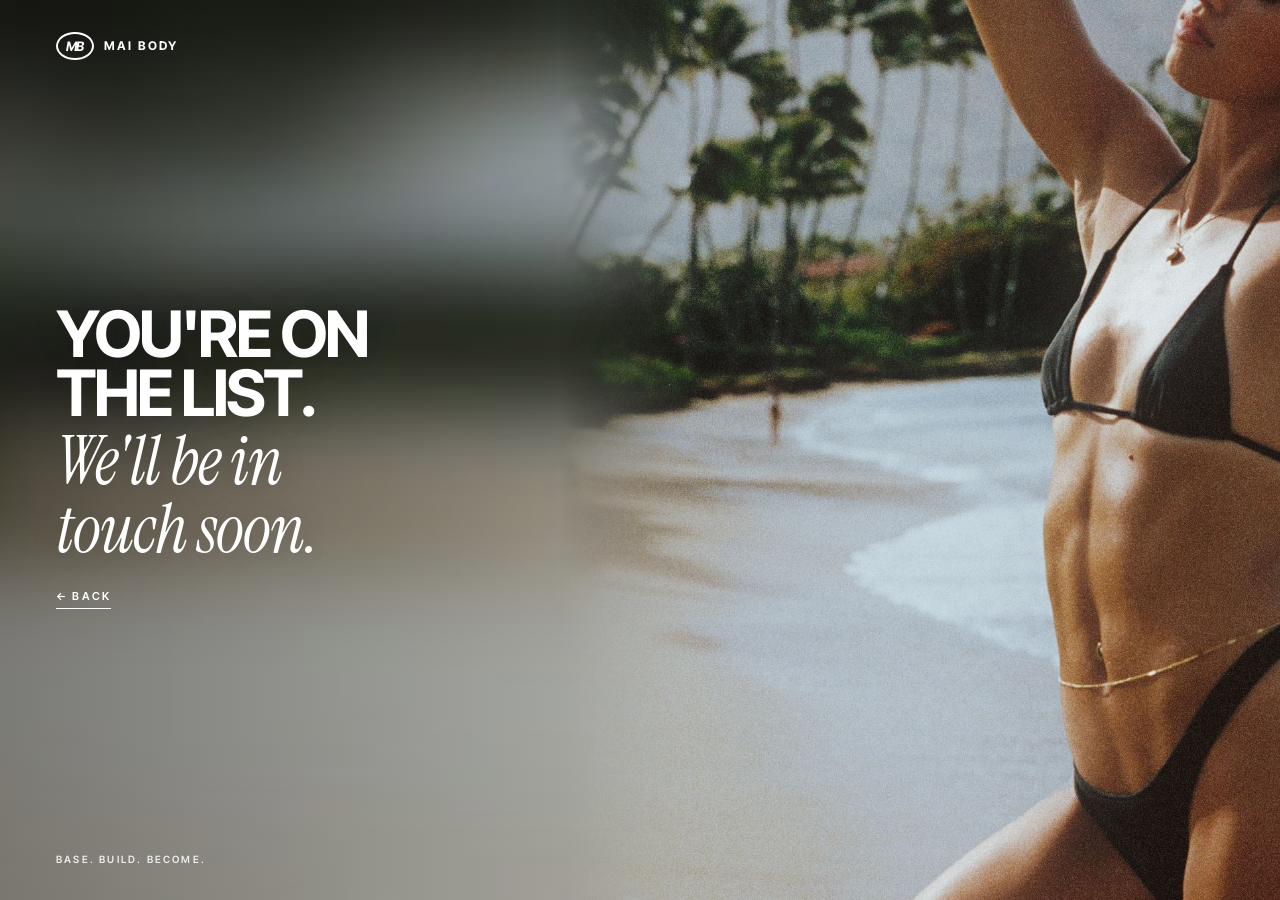
==== thank-you.html @ 263f3065 "Add MAI Body waitlist landing page and thank-you page Co-Authored-By: Claude Opus 5.5 <noreply@anthr" ====
<!doctype html>
<html lang="en">
<head>
<meta charset="utf-8">
<meta name="viewport" content="width=device-width,initial-scale=1,viewport-fit=cover">
<title>MAI Body | You're on the list</title>
<meta name="description" content="Rewire your brain. Transform your body. Join the MAI Body waitlist.">
<link rel="preconnect" href="https://fonts.googleapis.com">
<link rel="preconnect" href="https://fonts.gstatic.com" crossorigin>
<link rel="stylesheet" href="https://fonts.googleapis.com/css2?family=Inter+Tight:wght@400;500;600;700&family=Instrument+Serif:ital@0;1&display=swap">
<link rel="stylesheet" href="styles.css">
</head>
<body>
<main id="thank-you" class="stage" aria-labelledby="ty-h">
  <div class="bg" aria-hidden="true"><img class="fill" src="images/thank-you-bg.jpg" alt=""><img class="m" src="images/thank-you.jpg" alt=""></div>
  <img class="fg" src="images/thank-you.jpg" alt="Woman on a palm-lined beach, arms raised">

  <header class="top"><a class="mark" href="/"><span class="badge">MB</span><span class="wordmark">MAI BODY</span></a></header>

  <div class="content">
    <h1 id="ty-h">YOU'RE ON THE LIST<span id="ty-name"></span>.<em>We'll be in touch soon.</em></h1>
    <a class="back" href="/">&larr; Back</a>
  </div>

  <footer class="foot">Base. Build. Become.</footer>
</main>
<script>
const n = new URLSearchParams(location.search).get("name");
if (n) document.getElementById("ty-name").textContent = ", " + n.toUpperCase();
</script>
</body>
</html>
---- styles.css ----
/* Layout: full-bleed photo stage. The sharp photo sits at full height on the right, a blurred copy of it fills the rest, and the form floats over it on the left. Phones: photo covers the screen, form sits at the bottom. */
:root{
  --cream:#F3EEE6;
  --ink:#1A1916;
  --ink-soft:#5B574F;
  --line:#CFC6B6;
  --aqua:#00EBC7;
  --error:#B3261E;
  --white:#FFFFFF;
  --display:"Inter Tight","Helvetica Neue",Arial,sans-serif;
  --serif:"Instrument Serif","Times New Roman",Georgia,serif;
  color-scheme:light;
}
*{box-sizing:border-box}
[hidden]{display:none!important}
html,body{margin:0;background:var(--ink);color:var(--ink)}
img{max-width:100%}
body{font-family:var(--display);font-size:15px;line-height:1.5;-webkit-font-smoothing:antialiased}

.stage{position:relative;min-height:100vh;min-height:100svh;overflow:hidden;display:flex;flex-direction:column;
  padding-block:calc(env(safe-area-inset-top,0px) + 24px) calc(env(safe-area-inset-bottom,0px) + 28px);
  padding-left:max(20px, env(safe-area-inset-left, 0px));padding-right:max(20px, env(safe-area-inset-right, 0px))}
.bg,.bg img,.fg{position:absolute}
.bg{inset:0;z-index:0}
.bg img{inset:0;width:100%;height:100%;max-width:none;object-fit:cover}
.bg img.m{display:none}
.bg::after{content:"";position:absolute;inset:0;background:linear-gradient(90deg,rgba(26,25,22,.35),rgba(26,25,22,0) 60%)}
.fg{z-index:1;top:0;right:0;height:100%;width:auto;max-width:none;
  -webkit-mask-image:linear-gradient(90deg,transparent 0,#000 18%);mask-image:linear-gradient(90deg,transparent 0,#000 18%)}

.top,.content,.foot{position:relative;z-index:2}
.top{display:flex;align-items:center;justify-content:space-between;gap:16px}
.mark{display:inline-flex;align-items:center;gap:10px;color:var(--white);text-decoration:none}
.badge{display:grid;place-items:center;width:38px;height:28px;border:2px solid currentColor;border-radius:50%;font:italic 700 13px/1 var(--display);letter-spacing:-.04em}
.wordmark{font:700 12px/1 var(--display);letter-spacing:.18em}

.content{flex:1;display:flex;flex-direction:column;justify-content:center;gap:28px;max-width:460px;padding-block:40px}
h1{margin:0;color:var(--white);font:700 clamp(40px,5vw,72px)/.92 var(--display);letter-spacing:-.045em;text-wrap:balance;text-shadow:0 2px 30px rgba(0,0,0,.18)}
h1 em{display:block;font:italic 400 1.05em/1 var(--serif);letter-spacing:-.015em;margin-top:.08em}

.card{background:var(--cream);padding:26px 24px 22px;display:grid;gap:18px;box-shadow:0 24px 60px -20px rgba(0,0,0,.35)}
.field{display:grid;gap:6px;min-width:0}
label{font:600 10px/1 var(--display);letter-spacing:.2em;text-transform:uppercase;color:var(--ink)}
input{width:100%;font:500 16px/1.3 var(--display);color:var(--ink);background:transparent;border:0;border-bottom:1.5px solid var(--line);padding:6px 0 9px;border-radius:0;transition:border-color .2s}
input::placeholder{color:#A39C8F}
input:focus{outline:none;border-bottom-color:var(--ink)}
.field.bad input{border-bottom-color:var(--error)}
.msg{margin:0;font-size:12px;color:var(--error)}
.msg:empty{display:none}
.hp{position:absolute;left:-9999px;width:1px;height:1px;overflow:hidden}
.submit{margin-top:4px;display:flex;align-items:center;justify-content:space-between;gap:16px;width:100%;background:var(--ink);color:var(--cream);border:0;cursor:pointer;padding:17px 20px;font:600 11.5px/1 var(--display);letter-spacing:.22em;text-transform:uppercase;transition:background .2s,color .2s}
.submit .arrow{font-size:16px;letter-spacing:0;transition:transform .25s}
.submit:hover{background:var(--aqua);color:var(--ink)}
.submit:hover .arrow{transform:translateX(4px)}
.submit:focus-visible,a:focus-visible{outline:2px solid var(--aqua);outline-offset:3px}
.submit[disabled]{opacity:.6;cursor:wait}

.back{display:inline-flex;gap:10px;width:fit-content;color:var(--white);font:600 11px/1 var(--display);letter-spacing:.2em;text-transform:uppercase;text-decoration:none;border-bottom:1.5px solid currentColor;padding-bottom:6px}
.back:hover{color:var(--aqua)}
.foot{font:600 10px/1 var(--display);letter-spacing:.22em;text-transform:uppercase;color:var(--white);opacity:.85}

@media (prefers-reduced-motion:no-preference){
  .content > *{animation:rise .8s cubic-bezier(.2,.7,.2,1) both}
  .content > *:nth-child(2){animation-delay:.1s}
  @keyframes rise{from{transform:translateY(14px)}to{transform:none}}
}
@media (min-width:900px){
  .stage{padding-left:max(56px, env(safe-area-inset-left, 0px));padding-right:56px;padding-block:32px 36px}
}
/* Phones and narrow tablets: photo covers the screen, form at the bottom */
@media (max-width:899px){
  .fg{display:none}
  .bg{background:var(--ink)}
  .bg img.fill{display:none}
  .bg img.m{display:block;height:100vh;height:100svh}
  .bg::after{background:linear-gradient(180deg,rgba(26,25,22,.25) 0,rgba(26,25,22,0) 18%,rgba(26,25,22,0) 52%,rgba(26,25,22,.75) 80vh,var(--ink) 100svh)}
  .content{justify-content:flex-end;max-width:520px;padding-block:56svh 8px;gap:20px}
  #thank-you .content{padding-block:60svh 8px}
  .card{padding:20px 20px 18px;gap:14px}
  h1{font-size:34px}
  #join .bg img{object-position:38% 20%}
  #thank-you .bg img{object-position:72% 30%}
  .foot{display:none}
}
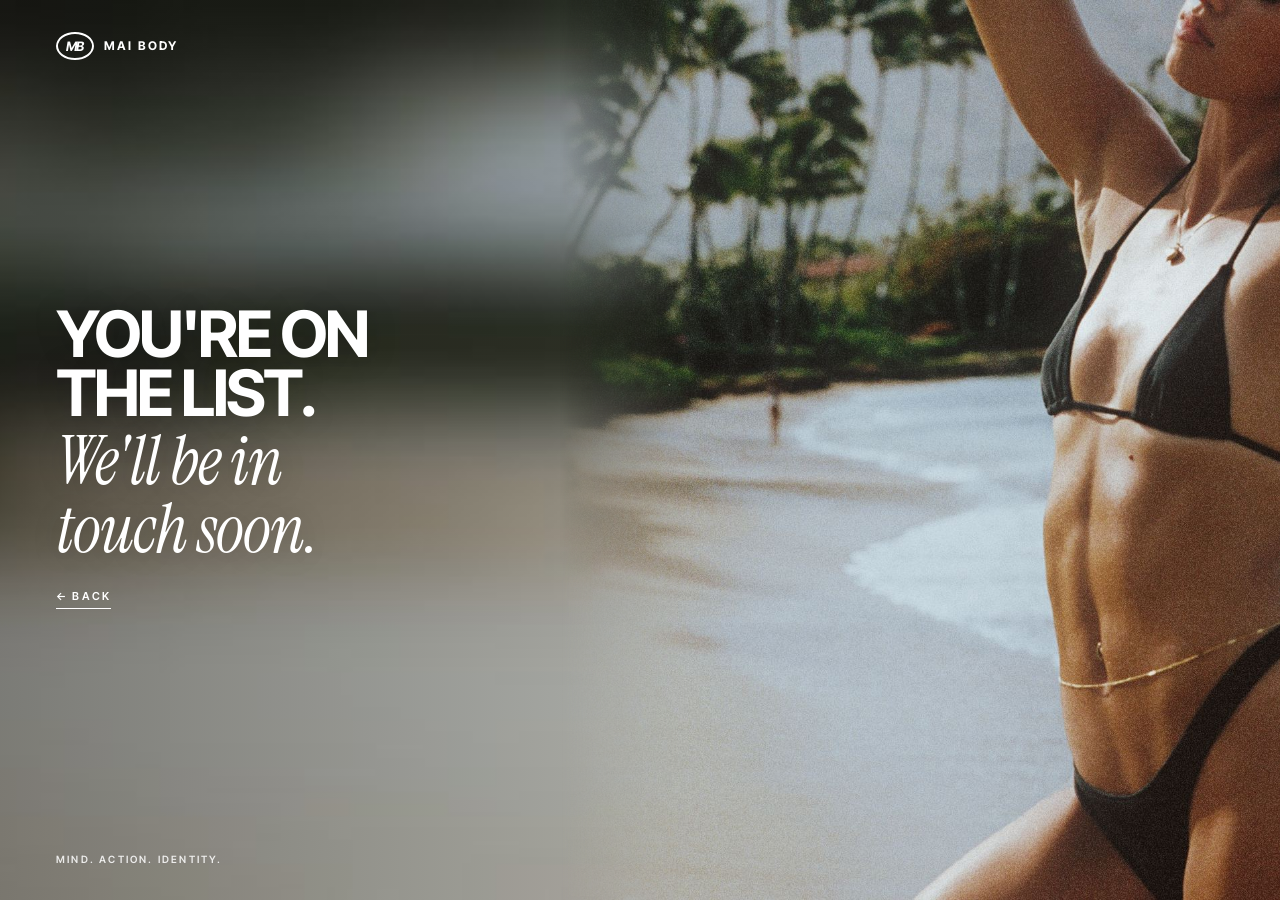
==== commit 726fa331: "Change footer tagline to Mind. Action. Identity. Co-Authored-By: Claude Opus 5.5 <noreply@anthropic." ====
--- a/thank-you.html
+++ b/thank-you.html
@@ -22,7 +22,7 @@
     <a class="back" href="/">&larr; Back</a>
   </div>
 
-  <footer class="foot">Base. Build. Become.</footer>
+  <footer class="foot">Mind. Action. Identity.</footer>
 </main>
 <script>
 const n = new URLSearchParams(location.search).get("name");
